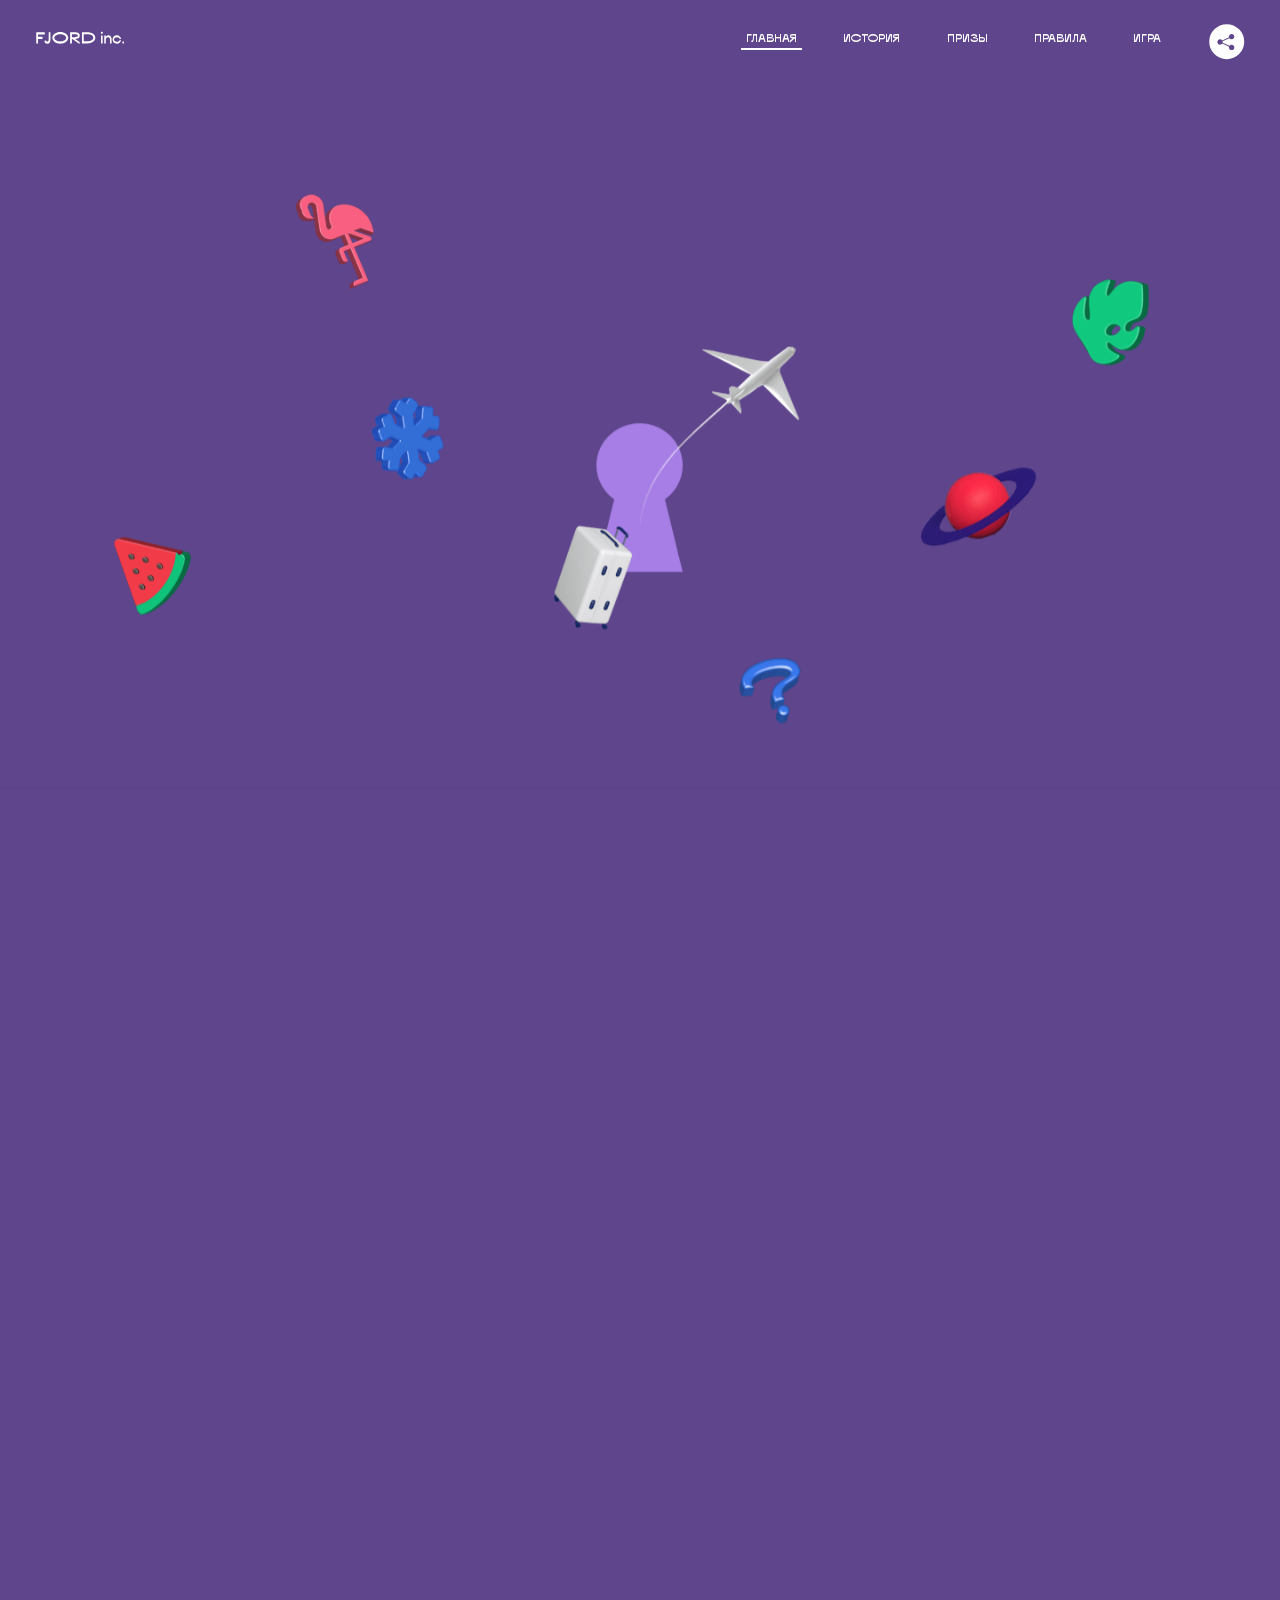
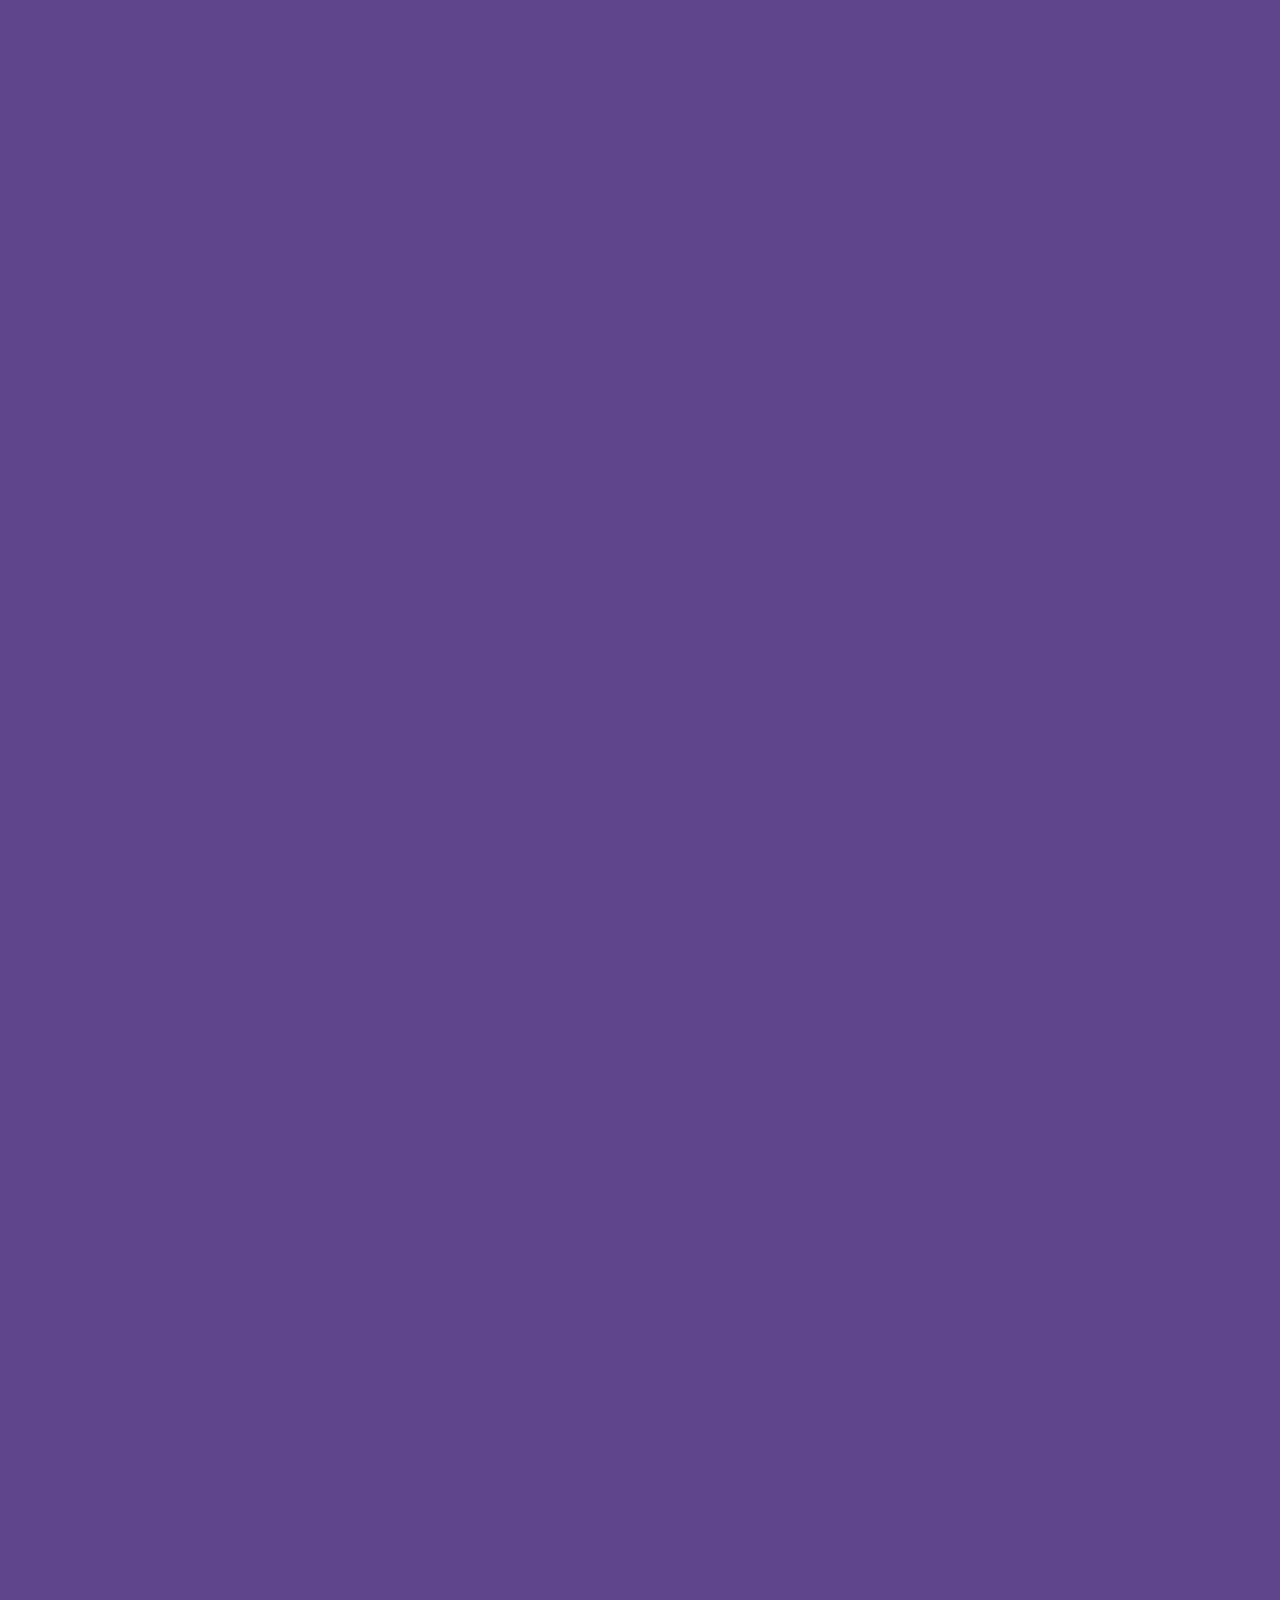
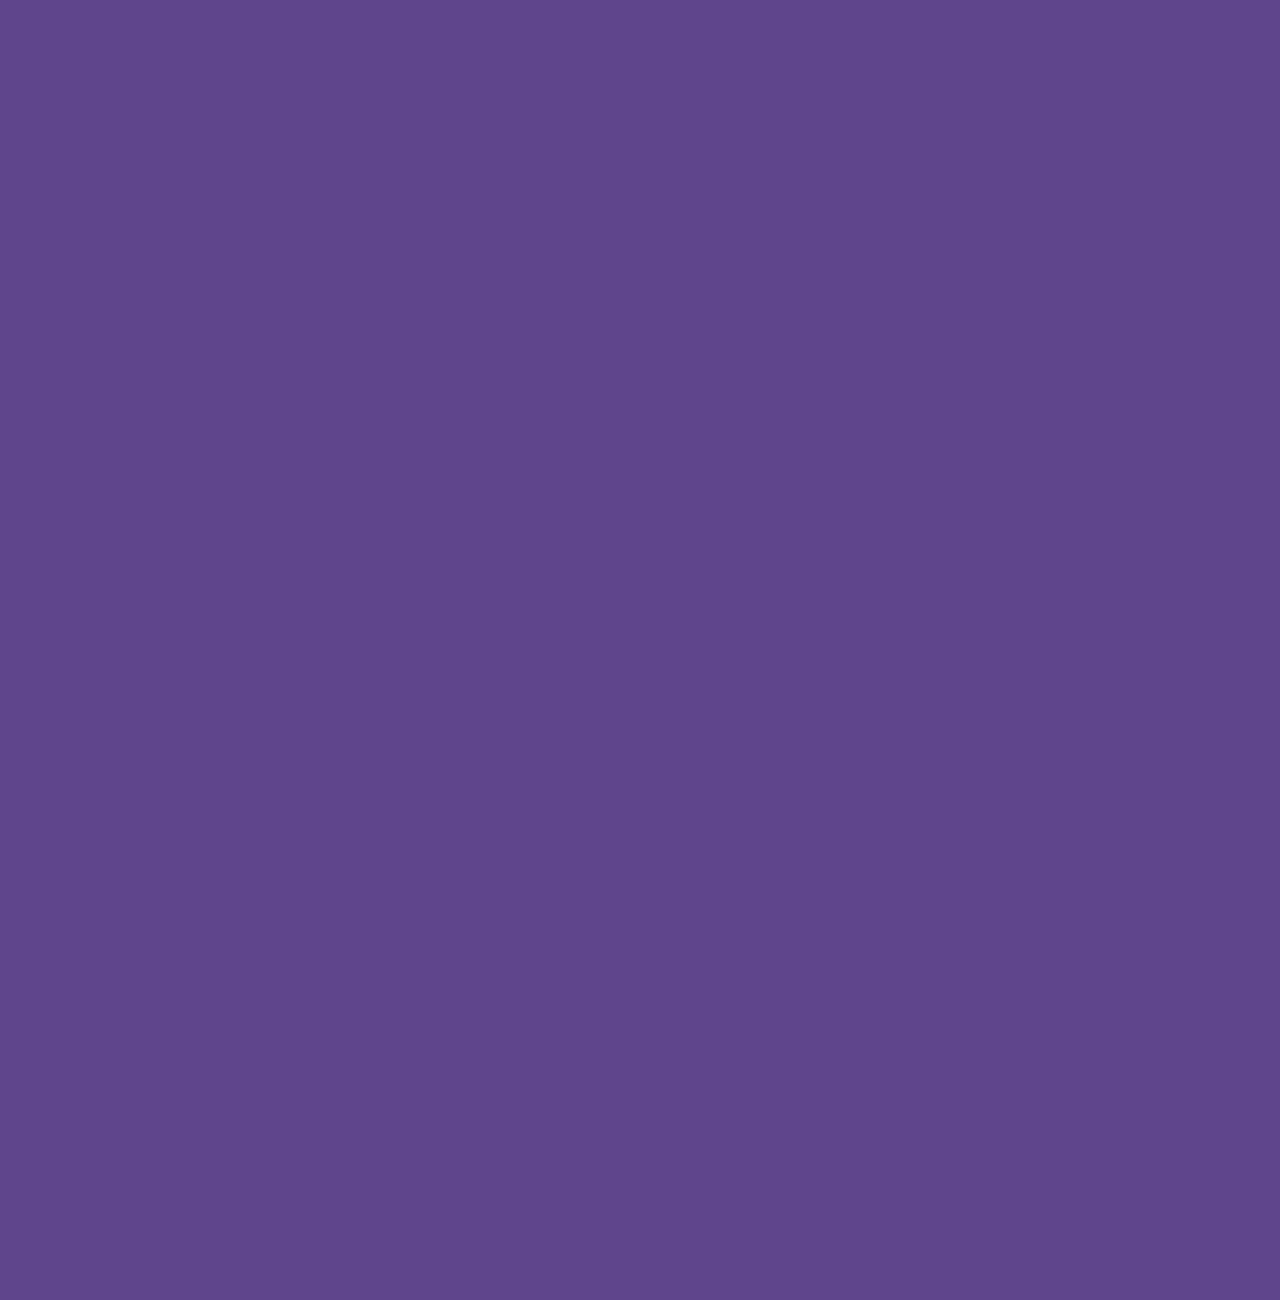
==== 1/index.html @ e56ed4ec ":heavy_check_mark: Сборка #1" ====
<!DOCTYPE html>
<html lang="ru">
<head>
  <meta charset="UTF-8">
  <meta name="description" content="">
  <meta name="viewport" content="width=device-width, initial-scale=1.0">
  <meta http-equiv="X-UA-Compatible" content="ie=edge">
  <title>Mysterious Vacation</title>
  <link rel="stylesheet" href="css/style.min.css">
<link href="/css/style.min.css" rel="stylesheet">  <base href="https://htmlacademy-animation.github.io/425685-magic-vacation-1/1/">
</head>
<body>

  <header class="page-header js-header">
    <div class="page-header__wrapper">
      <a href="#" class="page-header__logo" aria-label="Перейти на страницу FJORD.Inc">
        <svg width="100" height="15" viewBox="0 0 100 15" fill="none" xmlns="http://www.w3.org/2000/svg">
          <path d="M0.26 1.4V14H2.276V8.906H7.334V6.44H2.276V3.848H9.872V1.4H0.26ZM12.733 14.36C15.127 14.36 16.243 12.65 16.243 9.5V1.4H14.263V8.96C14.263 11.21 13.723 11.876 12.733 11.876C11.833 11.876 11.473 11.3 11.347 10.58L9.36702 10.94C9.63702 13.046 10.663 14.36 12.733 14.36ZM18.3918 7.7C18.3918 11.372 22.3878 14.36 27.3198 14.36C32.2518 14.36 36.2478 11.372 36.2478 7.7C36.2478 4.028 32.2518 1.04 27.3198 1.04C22.3878 1.04 18.3918 4.028 18.3918 7.7ZM20.6058 7.7C20.6058 5.378 23.6118 3.524 27.3198 3.524C30.9918 3.524 33.9798 5.378 33.9798 7.7C33.9798 10.004 30.9918 11.858 27.3198 11.858C23.6118 11.858 20.6058 10.004 20.6058 7.7ZM40.403 14V8.906H40.799L49.079 14.702V12.38L44.039 8.906H44.201C47.999 8.906 49.277 7.304 49.277 5.162C49.277 3.092 47.999 1.4 44.201 1.4H38.387V14H40.403ZM43.535 3.722C45.785 3.722 47.045 4.136 47.045 5.432C47.045 6.764 45.785 7.034 43.535 7.034H40.403V3.722H43.535ZM51.6936 1.382V14H57.8676C62.7456 14 66.7236 11.534 66.7236 7.7C66.7236 3.848 62.7456 1.382 57.8676 1.382H51.6936ZM53.7096 11.624V3.722H57.5436C61.5396 3.722 64.4916 5.018 64.4916 7.7C64.4916 10.238 61.5396 11.624 57.5436 11.624H53.7096ZM73.1832 14.018H74.9832V5H73.1832V14.018ZM72.9132 1.976C72.9132 2.57 73.3992 3.092 74.0832 3.092C74.7492 3.092 75.2352 2.57 75.2352 1.976C75.2352 1.382 74.7672 0.805999 74.0832 0.805999C73.3812 0.805999 72.9132 1.382 72.9132 1.976ZM76.7867 14H78.5687V9.104C78.7487 8.006 79.5947 6.962 81.0887 6.962C82.1147 6.962 83.2667 7.448 83.2667 9.554V14H85.0487V9.014C85.0487 6.152 83.2307 4.73 81.3587 4.73C79.9187 4.73 79.0727 5.558 78.5687 6.854V5H76.7867V14ZM90.9898 14.27C93.5098 14.27 95.3818 12.506 95.7238 10.328H94.0498C93.7258 11.3 92.6998 12.02 90.9898 12.02C88.8478 12.02 87.7678 10.922 87.7678 9.59C87.7678 8.24 88.8478 6.962 90.9898 6.962C92.7538 6.962 93.7978 7.844 94.0858 8.924H95.7418C95.4358 6.71 93.6178 4.73 90.9898 4.73C88.0918 4.73 86.1298 7.124 86.1298 9.59C86.1298 12.074 88.1278 14.27 90.9898 14.27ZM97.0693 12.938C97.0693 13.658 97.5553 14.144 98.2753 14.144C98.9953 14.144 99.4813 13.658 99.4813 12.938C99.4813 12.2 98.9953 11.714 98.2753 11.714C97.5553 11.714 97.0693 12.2 97.0693 12.938Z" fill="currentColor"></path>
        </svg>
      </a>
      <button class="page-header__toggler js-menu-toggler" type="button" aria-label="Управление мобильным меню"><span>Меню</span></button>
      <nav class="page-header__nav">
        <div class="page-header__menu js-menu" id="menu">
          <ul>
            <li>
              <a class="js-menu-link active" href="#top" data-href="top">главная</a>
            </li>
            <li>
              <a class="js-menu-link" href="#story" data-href="story">история</a>
            </li>
            <li>
              <a class="js-menu-link" href="#prizes" data-href="prizes">призы</a>
            </li>
            <li>
              <a class="js-menu-link" href="#rules" data-href="rules">правила</a>
            </li>
            <li>
              <a class="js-menu-link" href="#game" data-href="game">игра</a>
            </li>
          </ul>
        </div>
        <div class="page-header__social">
          <div class="social-block js-social-block">
            <button class="social-block__toggler" aria-label="Управлять блоком с социальными кнопками">
              <svg width="26" height="22" viewBox="0 0 27 22" fill="none" xmlns="http://www.w3.org/2000/svg">
                <path d="M19.6721 7.43664C21.6273 7.43664 23.213 5.85095 23.213 3.89566C23.213 1.94037 21.6273 0.354675 19.6721 0.354675C17.7168 0.354675 16.1311 1.94037 16.1311 3.89566C16.1311 4.19968 16.1728 4.49178 16.2458 4.77345L7.21751 8.95527C6.57519 8.05214 5.52303 7.46049 4.33078 7.46049C2.37549 7.46049 0.789795 9.04618 0.789795 11.0015C0.789795 12.9568 2.37549 14.5425 4.33078 14.5425C5.52303 14.5425 6.57668 13.9508 7.21751 13.0477L16.2458 17.2295C16.1743 17.5112 16.1311 17.8033 16.1311 18.1073C16.1311 20.0626 17.7168 21.6483 19.6721 21.6483C21.6273 21.6483 23.213 20.0626 23.213 18.1073C23.213 16.152 21.6273 14.5663 19.6721 14.5663C18.4798 14.5663 17.4262 15.158 16.7853 16.0611L7.75701 11.8793C7.82854 11.5976 7.87176 11.3055 7.87176 11.0015C7.87176 10.6974 7.83003 10.4053 7.75701 10.1237L16.7853 5.94186C17.4262 6.84499 18.4783 7.43664 19.6721 7.43664Z" fill="currentColor"></path>
              </svg>
            </button>
            <ul class="social-block__list">
              <li>
                <a class="social-block__link social-block__link--fb" href="#" aria-label="Мы на Facebook">
                  <svg width="8" height="17" viewBox="0 0 8 17" fill="none" xmlns="http://www.w3.org/2000/svg">
                    <path d="M4.24646 16.9899H1.09275L1.05793 8.49828H0V5.30707H1.05793V3.81124C1.05793 1.42084 2.57654 0 5.21735 0H7.41758V3.18585H5.30841C4.28262 3.18585 4.2478 3.48582 4.2478 4.24914V5.30707H7.42964L7.16716 8.49828H4.2478V16.9899H4.24646Z" fill="currentColor"></path>
                  </svg>
                </a>
              </li>
              <li>
                <a class="social-block__link social-block__link--insta" href="#" aria-label="Мы в Instagram">
                  <svg width="15" height="15" viewBox="0 0 15 15" fill="none" xmlns="http://www.w3.org/2000/svg">
                    <path d="M11.0197 0H4.19806C2.14246 0 0.471191 1.66993 0.471191 3.72285V10.5499C0.471191 12.6082 2.14112 14.2727 4.19806 14.2727H11.0197C13.0753 14.2727 14.7466 12.6082 14.7466 10.5499V3.72285C14.7466 1.67127 13.0753 0 11.0197 0ZM11.0197 12.4849H4.19806C3.13076 12.4849 2.26432 11.6158 2.26432 10.5512V3.72419C2.26432 2.65956 3.13076 1.79715 4.19806 1.79715H11.0197C12.087 1.79715 12.9535 2.6609 12.9535 3.72419V10.5512C12.9535 11.6145 12.087 12.4849 11.0197 12.4849Z" fill="currentColor"></path>
                    <path d="M7.60887 3.11084C5.38989 3.11084 3.58203 4.9187 3.58203 7.14036C3.58203 9.35532 5.38989 11.1645 7.60887 11.1645C9.83053 11.1645 11.6357 9.35666 11.6357 7.14036C11.6357 4.9187 9.83053 3.11084 7.60887 3.11084ZM7.60887 9.36871C6.37551 9.36871 5.37784 8.37372 5.37784 7.14036C5.37784 5.90699 6.37551 4.90665 7.60887 4.90665C8.83822 4.90665 9.84259 5.90833 9.84259 7.14036C9.84392 8.37238 8.83822 9.36871 7.60887 9.36871Z" fill="currentColor"></path>
                    <path d="M11.3573 2.35962C10.8256 2.35962 10.3931 2.79752 10.3931 3.32381C10.3931 3.85546 10.8256 4.29336 11.3573 4.29336C11.8862 4.29336 12.3215 3.85546 12.3215 3.32381C12.3215 2.79752 11.8862 2.35962 11.3573 2.35962Z" fill="currentColor"></path>
                  </svg>
                </a>
              </li>
              <li>
                <a class="social-block__link social-block__link--vk" href="#" aria-label="Мы ВКонтакте">
                  <svg width="17" height="10" viewBox="0 0 17 10" fill="none" xmlns="http://www.w3.org/2000/svg">
                    <path d="M14.1234 4.9002C14.1234 4.9002 16.3623 1.72708 16.5866 0.680242C16.6595 0.312285 16.4947 0.103188 16.1069 0.103188C16.1069 0.103188 14.8193 0.103188 14.168 0.103188C13.7235 0.103188 13.5587 0.293278 13.4235 0.579768C13.4235 0.579768 12.3724 2.82553 11.0969 4.24712C10.6861 4.70333 10.4781 4.84318 10.2511 4.84318C10.0646 4.84318 9.98625 4.6911 9.98625 4.27834V0.649016C9.98625 0.147997 9.92545 0.00135496 9.5066 0.00135496H6.39628C6.15578 0.00135496 6.0085 0.134417 6.0085 0.324506C6.0085 0.801084 6.73406 0.908351 6.73406 2.20231V4.87305C6.73406 5.40529 6.70569 5.61575 6.45303 5.61575C5.78016 5.61575 4.19528 3.30618 3.30623 0.678887C3.12923 0.145282 2.93737 0 2.43475 0H0.486409C0.205373 0 0 0.190085 0 0.476576C0 0.991172 0.60666 3.40801 2.99277 6.64358C4.59927 8.8201 6.70569 10 8.60269 10C9.76196 10 10.0416 9.80312 10.0416 9.31432V7.63883C10.0416 7.22607 10.2065 7.04956 10.4429 7.04956C10.7078 7.04956 11.1847 7.13238 12.2805 8.22268C13.5843 9.47862 13.6762 10 14.3896 10H16.5676C16.7919 10 17 9.89273 17 9.52342C17 9.02919 16.3623 8.15343 15.384 7.10659C14.9801 6.56755 14.3302 5.98914 14.1248 5.72301C13.8275 5.40801 13.9154 5.23014 14.1234 4.9002Z" fill="currentColor"></path>
                  </svg>
                </a>
              </li>
            </ul>
          </div>
        </div>
      </nav>
    </div>
  </header>

  <main class="page-content">

    <section class="animation-screen"></section>

    <section class="screen screen--hidden screen--intro js-scrollspy" id="top">
      <div class="screen__wrapper">
        <div class="intro">
          <h1 class="intro__title">Таинственный отпуск</h1>
          <div class="intro__content">
            <div class="intro__info">
              <p class="intro__label">Даты проведения конкурса:</p>
              <p class="intro__date">01 — 31.05 / 2020</p>
            </div>
            <div class="intro__message">
              <p>
                Отгадай первым место назначения и&nbsp;отправься в&nbsp;путешествие в&nbsp;любое время или получи один из многочисленных призов
                <svg width="16" height="16" viewBox="0 0 10 10" fill="none" xmlns="http://www.w3.org/2000/svg">
                  <path d="M0 6.35337L3.90271 4.99012L0 3.64663L1.34615 1.32374L4.44287 4.01073L3.67364 0H6.34615L5.57692 4.01073L8.65385 1.32374L10 3.64663L6.13405 4.99012L10 6.35337L8.65385 8.65651L5.57692 5.98927L6.34615 10H3.67364L4.44287 5.96952L1.34615 8.65651L0 6.35337Z" fill="currentColor"></path>
                </svg>
              </p>
            </div>
          </div>
        </div>
      </div>
      <div class="screen__footer js-footer">
        <button class="screen__footer-enlarge js-footer-toggler" type="button" aria-label="Показать сообщение">
          <svg width="10" height="10" viewBox="0 0 10 10" fill="none" xmlns="http://www.w3.org/2000/svg">
            <path d="M0 6.35337L3.90271 4.99012L0 3.64663L1.34615 1.32374L4.44287 4.01073L3.67364 0H6.34615L5.57692 4.01073L8.65385 1.32374L10 3.64663L6.13405 4.99012L10 6.35337L8.65385 8.65651L5.57692 5.98927L6.34615 10H3.67364L4.44287 5.96952L1.34615 8.65651L0 6.35337Z" fill="currentColor"></path>
          </svg>
        </button>
        <button class="screen__footer-collapse js-footer-toggler" type="button" aria-label="Скрыть сообщение">
          <svg width="13" height="13" viewBox="0 0 13 13" fill="none" xmlns="http://www.w3.org/2000/svg">
            <line x1="12.3536" y1="0.353553" x2="0.738349" y2="11.9688" stroke="currentColor"></line>
            <line x1="0.738319" y1="0.539925" x2="12.3535" y2="12.1551" stroke="currentColor"></line>
          </svg>
        </button>
        <div class="screen__footer-wrapper">
          <div class="screen__footer-announce">
            <p class="screen__footer-label">Даты проведения конкурса:</p>
            <p class="screen__footer-date">01 — 31.05 / 2020</p>
          </div>
          <div class="screen__footer-note">
            <p>
              <svg width="10" height="10" viewBox="0 0 10 10" fill="none" xmlns="http://www.w3.org/2000/svg">
                <path d="M0 6.35337L3.90271 4.99012L0 3.64663L1.34615 1.32374L4.44287 4.01073L3.67364 0H6.34615L5.57692 4.01073L8.65385 1.32374L10 3.64663L6.13405 4.99012L10 6.35337L8.65385 8.65651L5.57692 5.98927L6.34615 10H3.67364L4.44287 5.96952L1.34615 8.65651L0 6.35337Z" fill="currentColor"></path>
              </svg>
              <span>Победители могут выбрать любые 14 дней подряд в&nbsp;течение двух лет с&nbsp;даты окончания конкурса. Победители могут воспользоваться путевкой сами или подарить другому лицу.</span>
            </p>
          </div>
        </div>
      </div>
    </section>

    <section class="screen screen--hidden screen--story js-scrollspy" id="story">

      <div class="slider swiper-container js-slider">

        <div class="swiper-wrapper">

          <div class="slider__item swiper-slide">
            <h2 class="slider__item-title">История</h2>
            <p class="slider__item-text">Джеймс Таргет был основателем компании &laquo;Fjord Inc.&raquo;. С&nbsp;1965 года &laquo;Fjord Inc.&raquo; прославилась надёжными и&nbsp;удобными чемоданами и&nbsp;аксессуарами для туристов.</p>
          </div>

          <div class="slider__item swiper-slide">
            <p class="slider__item-text">Когда Джеймсу было 7&nbsp;лет, в&nbsp;их&nbsp;доме гостил дядюшка и&nbsp;развлекал детей рассказами о&nbsp;своей поездке в&nbsp;место, показавшееся малышу Таргету невероятным. Тогда Джеймс решил, что однажды посетит его, но&nbsp;не&nbsp;будет рассказывать о&nbsp;мечте, пока не&nbsp;осуществит.</p>
          </div>

          <div class="slider__item swiper-slide">
            <p class="slider__item-text">Джеймс Таргет стал увлеченным путешественником. Он&nbsp;посетил 5&nbsp;континентов, 126&nbsp;стран.</p>
          </div>

          <div class="slider__item swiper-slide">
            <p class="slider__item-text">Он&nbsp;сплавлялся по&nbsp;Амазонке и&nbsp;погружался в&nbsp;пещеры Франции, медитировал в&nbsp;горах Тибета и&nbsp;пожимал руку вождя племени Акугауа.</p>
          </div>

          <div class="slider__item swiper-slide">
            <p class="slider__item-text">Из&nbsp;своих поездок Джеймс Таргет привозил идеи, как сделать свои чемоданы &laquo;Fjord Inc.&raquo; удобными и&nbsp;приспособленными к&nbsp;разным дорожным условиям.</p>
          </div>

          <div class="slider__item swiper-slide">
            <p class="slider__item-text">Всё это время Джеймс не&nbsp;оставлял идею поездки своей мечты. Однако, как только он&nbsp;брался за&nbsp;планирование, возникали препятствия, не&nbsp;позволяющие отправиться туда.</p>
          </div>

          <div class="slider__item swiper-slide">
            <p class="slider__item-text">В&nbsp;возрасте 67&nbsp;лет Джеймс Таргет попал под лавину и&nbsp;погиб. В&nbsp;своём завещании он&nbsp;поручил отправить в&nbsp;заветное путешествие трёх смельчаков, единых с&nbsp;ним духом.</p>
          </div>

          <div class="slider__item swiper-slide">
            <p class="slider__item-text">Тех, кто сможет узнать таинственное место, задавая вопросы специально обученному ИИ&nbsp;&laquo;Соне&raquo;, ждет фантастическое путешествие.</p>
          </div>
        </div>
        <div class="slider__controls">
          <button class="slider__control slider__control--prev js-control-prev" type="button" aria-label="Показать предыдущую историю">
            <svg width="12" height="22" viewBox="0 0 12 22" fill="none" xmlns="http://www.w3.org/2000/svg">
              <path d="M11 1L1 11L11 21" stroke="currentColor" stroke-width="2" stroke-linejoin="round"></path>
            </svg>
          </button>
          <button class="slider__control slider__control--next js-control-next" type="button" aria-label="Показать следующую историю">
            <svg width="12" height="22" viewBox="0 0 12 22" fill="none" xmlns="http://www.w3.org/2000/svg">
              <path d="M1 1L11 11L1 21" stroke="currentColor" stroke-width="2" stroke-linejoin="round"></path>
            </svg>
          </button>
        </div>
        <div class="slider__pagination swiper-pagination"></div>
      </div>
    </section>

    <section class="screen screen--hidden screen--prizes js-scrollspy" id="prizes">
      <div class="screen__wrapper">
        <div class="prizes">
          <h2 class="prizes__title">ПРизы</h2>
          <div class="prizes__lead">
            <p>Найди ответ и&nbsp;получи один из&nbsp;призов:</p>
          </div>
          <ul class="prizes__list">
            <li class="prizes__item prizes__item--journeys">
              <div class="prizes__icon">
                <picture>
                  <source srcset="img/prize1-mob.svg" media="(orientation: portrait)">
                  <img src="img/prize1.svg" alt="">
                </picture>
              </div>
              <p class="prizes__desc">
                <b>3</b>
                <span>загадочных путешествия</span>
              </p>
            </li>
            <li class="prizes__item prizes__item--cases">
              <div class="prizes__icon">
                <picture>
                  <source srcset="img/prize2-mob.svg" media="(orientation: portrait)">
                  <img src="img/prize2.svg" alt="">
                </picture>
              </div>
              <p class="prizes__desc">
                <b>7</b>
                <span>надежных чемоданов</span>
              </p>
            </li>
            <li class="prizes__item prizes__item--codes">
              <div class="prizes__icon">
                <picture>
                  <source srcset="img/prize3-mob.svg" media="(orientation: portrait)">
                  <img src="img/prize3.svg" alt="">
                </picture>
              </div>
              <p class="prizes__desc">
                <b>900</b>
                <span>
                  промокодов на&nbsp;скидку 15%
                  <svg width="10" height="10" viewBox="0 0 10 10" fill="none" xmlns="http://www.w3.org/2000/svg">
                    <path d="M0 6.35337L3.90271 4.99012L0 3.64663L1.34615 1.32374L4.44287 4.01073L3.67364 0H6.34615L5.57692 4.01073L8.65385 1.32374L10 3.64663L6.13405 4.99012L10 6.35337L8.65385 8.65651L5.57692 5.98927L6.34615 10H3.67364L4.44287 5.96952L1.34615 8.65651L0 6.35337Z" fill="currentColor"></path>
                  </svg>
                </span>
              </p>
            </li>
          </ul>
        </div>
      </div>
      <div class="screen__footer js-footer">
        <button class="screen__footer-enlarge js-footer-toggler" type="button" aria-label="Показать сообщение">
          <svg width="10" height="10" viewBox="0 0 10 10" fill="none" xmlns="http://www.w3.org/2000/svg">
            <path d="M0 6.35337L3.90271 4.99012L0 3.64663L1.34615 1.32374L4.44287 4.01073L3.67364 0H6.34615L5.57692 4.01073L8.65385 1.32374L10 3.64663L6.13405 4.99012L10 6.35337L8.65385 8.65651L5.57692 5.98927L6.34615 10H3.67364L4.44287 5.96952L1.34615 8.65651L0 6.35337Z" fill="currentColor"></path>
          </svg>
        </button>
        <button class="screen__footer-collapse js-footer-toggler" type="button" aria-label="Скрыть сообщение">
          <svg width="13" height="13" viewBox="0 0 13 13" fill="none" xmlns="http://www.w3.org/2000/svg">
            <line x1="12.3536" y1="0.353553" x2="0.738349" y2="11.9688" stroke="currentColor"></line>
            <line x1="0.738319" y1="0.539925" x2="12.3535" y2="12.1551" stroke="currentColor"></line>
          </svg>
        </button>
        <div class="screen__footer-wrapper">
          <div class="screen__footer-announce">
            <p class="screen__footer-label">Даты проведения конкурса:</p>
            <p class="screen__footer-date">01 — 31.05 / 2020</p>
          </div>
          <div class="screen__footer-note">
            <p>
              <svg width="10" height="10" viewBox="0 0 10 10" fill="none" xmlns="http://www.w3.org/2000/svg">
                <path d="M0 6.35337L3.90271 4.99012L0 3.64663L1.34615 1.32374L4.44287 4.01073L3.67364 0H6.34615L5.57692 4.01073L8.65385 1.32374L10 3.64663L6.13405 4.99012L10 6.35337L8.65385 8.65651L5.57692 5.98927L6.34615 10H3.67364L4.44287 5.96952L1.34615 8.65651L0 6.35337Z" fill="currentColor"></path>
              </svg>
              <span>Скидка&nbsp;15% на&nbsp;единоразовое приобретение путёвки с&nbsp;1&nbsp;июня 2020 по&nbsp;31&nbsp;мая 2022&nbsp;года. Суммируется с&nbsp;другими акциями</span>
            </p>
          </div>
        </div>
      </div>
    </section>

    <section class="screen screen--hidden screen--rules js-scrollspy" id="rules">
      <div class="screen__wrapper">
        <div class="rules">
          <h2 class="rules__title">Правила</h2>
          <div class="rules__lead">
            <p>Для того чтобы получить наследство Джеймса Таргета, тебе нужно выведать у&nbsp;&laquo;Сони&raquo;, куда предстоит отправиться тебе в&nbsp;случае победы</p>
          </div>
          <ol class="rules__list">
            <li class="rules__item">
              <p>Тебе отводится <br>5&nbsp;минут</p>
            </li>
            <li class="rules__item">
              <p>Задавай любые вопросы в&nbsp;текстовом поле</p>
            </li>
            <li class="rules__item">
              <p>Нажимай кнопку &laquo;Узнать&raquo;, чтобы получить ответ</p>
            </li>
            <li class="rules__item">
              <p>&laquo;Соня&raquo; может отвечать только&nbsp;Да или Нет</p>
            </li>
          </ol>
          <a href="#game" class="rules__link btn">Погнали!</a>
        </div>
      </div>
      <div class="screen__disclaimer">
        <div class="disclaimer">
          <ul>
            <li>
              <a href="#">Правовая информация</a>
            </li>
            <li>
              <a href="#">Подробные правила</a>
            </li>
          </ul>
        </div>
      </div>
    </section>

    <section class="screen screen--hidden screen--game js-scrollspy" id="game">
      <div class="screen__wrapper">
        <div class="game">
          <div class="game__header">
            <h2 class="game__title">Игра</h2>
            <div class="game__counter">
              <span>05</span>:<span>00</span>
            </div>
          </div>
          <div class="game__body">
            <div class="chat">
              <div class="chat__body js-chat">
                <ul class="chat__list" id="messages"></ul>
              </div>
              <div class="chat__footer">
                <form action="#" method="post" class="form" id="message-form">
                  <label for="message-field" class="visually-hidden">Поле для ввода вопроса</label>
                  <input type="text" class="form__field" id="message-field">
                  <button class="form__button btn">
                    Узнать
                    <svg width="18" height="19" viewBox="0 0 18 19" fill="none" xmlns="http://www.w3.org/2000/svg">
                      <path stroke="currentColor" stroke-width="2" d="M9 19V1"></path>
                      <path d="M1 9l8-8 8 8" stroke="currentColor" stroke-width="2" stroke-linejoin="round"></path>
                    </svg>
                  </button>
                </form>
              </div>
            </div>
          </div>
          <!-- временные кнопки для показа результата -->
          <div class="game__buttons">
            <button class="game__button btn js-show-result" type="button" data-target="result">Положительный результат</button>
            <button class="game__button btn js-show-result" type="button" data-target="result2">Положительный результат - 2</button>
            <button class="game__button btn js-show-result" type="button" data-target="result3">Отрицательный результат</button>
          </div>
        </div>
      </div>
    </section>

    <section class="screen screen--hidden screen--result" id="result">
      <div class="screen__wrapper">
        <div class="result result--trip">
          <div class="result__image">
            <picture>
              <source srcset="img/result1-mob.png 1x, img/result1-mob@2x.png 2x" media="(max-width: 768px) and (orientation: portrait)">
              <img src="img/result1.png" srcset="img/result1@2x.png 2x" alt="">
            </picture>
          </div>
          <h2 class="result__title">
            <span class="visually-hidden">ПОбеда!</span>
            <svg xmlns="http://www.w3.org/2000/svg" viewBox="0 0 568.85 109.24">
              <path d="M16,24.44V92H2.6V8H75V92H61.52V24.44H16Z" transform="translate(-2.1 -1.5)" fill="none" stroke="currentColor"></path>
              <path d="M148.76,5.6c32.88,0,59.52,19.92,59.52,44.4s-26.64,44.4-59.52,44.4S89.24,74.48,89.24,50,115.88,5.6,148.76,5.6Zm0,72.12c24.48,0,44.4-12.36,44.4-27.72s-19.92-27.84-44.4-27.84C124,22.16,104,34.52,104,50S124,77.72,148.76,77.72Z" transform="translate(-2.1 -1.5)" fill="none" stroke="currentColor"></path>
              <path d="M287.36,8V24.44H236v14.4h25.32c25.44,0,34,11.16,34,26.52,0,15.6-8.52,26.64-34,26.64H222.56V8h64.8ZM256.88,76.52c15.12,0,23.52-2,23.52-11.52S272,54.44,256.88,54.44H236V76.52h20.88Z" transform="translate(-2.1 -1.5)" fill="none" stroke="currentColor"></path>
              <path d="M371.47,8V24.44H320.84V41.6h33.6V58h-33.6V75.56h50.64V92H307.4V8h64.08Z" transform="translate(-2.1 -1.5)" fill="none" stroke="currentColor"></path>
              <path d="M382.39,110.24V75.56h7.44c4.56-4.68,7.8-18.36,8.76-56L399,8h48.6V75.56h10v34.68H442.87V92H397v18.24H382.39Zm51.72-34.68V24.44H411.55v3.12c-0.48,22.44-3.24,37.68-7.2,48h29.76Z" transform="translate(-2.1 -1.5)" fill="none" stroke="currentColor"></path>
              <path d="M463.75,92l28-84h27.12l28.08,84H533.47l-7.8-23.52h-37.8L480.07,92H463.75Zm56.64-40L507,11.84,493.51,52h26.88Z" transform="translate(-2.1 -1.5)" fill="none" stroke="currentColor"></path>
              <path d="M554.12,70.4L555.55,2H569l1.44,68.4H554.12Zm8.28,6.36c4.8,0,8,3.24,8,8.16a8,8,0,1,1-16.08,0C554.35,80,557.59,76.76,562.39,76.76Z" transform="translate(-2.1 -1.5)" fill="none" stroke="currentColor"></path>
            </svg>
          </h2>
          <div class="result__text">
            <p>ты&nbsp;отправляешься в&nbsp;Арктику!</p>
          </div>
          <div class="result__form">
            <form action="#" method="post" class="form form--result">
              <label for="email-field" class="form__label">зарегистрируй результат</label>
              <input type="email" class="form__field" id="email-field" placeholder="e-mail для регистации результата и получения приза" required="">
              <button class="form__button btn">
                отправить
                <svg width="18" height="19" viewBox="0 0 18 19" fill="none" xmlns="http://www.w3.org/2000/svg">
                  <path stroke="currentColor" stroke-width="2" d="M9 19V1"></path>
                  <path d="M1 9l8-8 8 8" stroke="currentColor" stroke-width="2" stroke-linejoin="round"></path>
                </svg>
              </button>
            </form>
          </div>
        </div>
      </div>
    </section>

    <section class="screen screen--hidden screen--result" id="result2">
      <div class="screen__wrapper">
        <div class="result result--prize">
          <div class="result__image">
            <picture>
              <source srcset="img/result2-mob.png 1x, img/result2-mob@2x.png 2x" media="(max-width: 768px) and (orientation: portrait)">
              <img src="img/result2.png" srcset="img/result2@2x.png 2x" alt="">
            </picture>
          </div>
          <h2 class="result__title">
            <span class="visually-hidden">ПОбеда!</span>
            <svg xmlns="http://www.w3.org/2000/svg" viewBox="0 0 568.85 109.24">
              <path d="M16,24.44V92H2.6V8H75V92H61.52V24.44H16Z" transform="translate(-2.1 -1.5)" fill="none" stroke="currentColor"></path>
              <path d="M148.76,5.6c32.88,0,59.52,19.92,59.52,44.4s-26.64,44.4-59.52,44.4S89.24,74.48,89.24,50,115.88,5.6,148.76,5.6Zm0,72.12c24.48,0,44.4-12.36,44.4-27.72s-19.92-27.84-44.4-27.84C124,22.16,104,34.52,104,50S124,77.72,148.76,77.72Z" transform="translate(-2.1 -1.5)" fill="none" stroke="currentColor"></path>
              <path d="M287.36,8V24.44H236v14.4h25.32c25.44,0,34,11.16,34,26.52,0,15.6-8.52,26.64-34,26.64H222.56V8h64.8ZM256.88,76.52c15.12,0,23.52-2,23.52-11.52S272,54.44,256.88,54.44H236V76.52h20.88Z" transform="translate(-2.1 -1.5)" fill="none" stroke="currentColor"></path>
              <path d="M371.47,8V24.44H320.84V41.6h33.6V58h-33.6V75.56h50.64V92H307.4V8h64.08Z" transform="translate(-2.1 -1.5)" fill="none" stroke="currentColor"></path>
              <path d="M382.39,110.24V75.56h7.44c4.56-4.68,7.8-18.36,8.76-56L399,8h48.6V75.56h10v34.68H442.87V92H397v18.24H382.39Zm51.72-34.68V24.44H411.55v3.12c-0.48,22.44-3.24,37.68-7.2,48h29.76Z" transform="translate(-2.1 -1.5)" fill="none" stroke="currentColor"></path>
              <path d="M463.75,92l28-84h27.12l28.08,84H533.47l-7.8-23.52h-37.8L480.07,92H463.75Zm56.64-40L507,11.84,493.51,52h26.88Z" transform="translate(-2.1 -1.5)" fill="none" stroke="currentColor"></path>
              <path d="M554.12,70.4L555.55,2H569l1.44,68.4H554.12Zm8.28,6.36c4.8,0,8,3.24,8,8.16a8,8,0,1,1-16.08,0C554.35,80,557.59,76.76,562.39,76.76Z" transform="translate(-2.1 -1.5)" fill="none" stroke="currentColor"></path>
            </svg>
          </h2>
          <div class="result__text">
            <p>чемодан &laquo;Fjord&nbsp;Inc.&raquo;&nbsp;твой</p>
          </div>
          <div class="result__form">
            <form action="#" method="post" class="form form--result">
              <label for="email-field2" class="form__label">зарегистрируй результат</label>
              <input type="email" class="form__field" id="email-field2" placeholder="e-mail для регистации результата и получения приза" required="">
              <button class="form__button btn">
                отправить
                <svg width="18" height="19" viewBox="0 0 18 19" fill="none" xmlns="http://www.w3.org/2000/svg">
                  <path stroke="currentColor" stroke-width="2" d="M9 19V1"></path>
                  <path d="M1 9l8-8 8 8" stroke="currentColor" stroke-width="2" stroke-linejoin="round"></path>
                </svg>
              </button>
            </form>
          </div>
        </div>
      </div>
    </section>

    <section class="screen screen--hidden screen--result" id="result3">
      <div class="screen__wrapper">
        <div class="result result--negative">
          <div class="result__image">
            <picture>
              <source srcset="img/result3-mob.png 1x, img/result3-mob@2x.png 2x" media="(max-width: 768px) and (orientation: portrait)">
              <img src="img/result3.png" srcset="img/result3@2x.png 2x" alt="">
            </picture>
          </div>
          <h2 class="result__title">
            <span class="visually-hidden">Не угадал!</span>
            <svg xmlns="http://www.w3.org/2000/svg" viewBox="0 0 660.77 109.24">
              <path d="M2.66,92V8H16.1V42.2H53.3V8H66.74V92H53.3V58.64H16.1V92H2.66Z" transform="translate(-2.16 -1.5)" fill="none" stroke="currentColor"></path>
              <path d="M147.62,8V24.44H97V41.6h33.6V58H97V75.56h50.64V92H83.54V8h64.08Z" transform="translate(-2.16 -1.5)" fill="none" stroke="currentColor"></path>
              <path d="M199.22,8l20.52,42.36L235.34,8h16.44l-31,84H204.38l9.48-25.92L185.78,8h13.44Z" transform="translate(-2.16 -1.5)" fill="none" stroke="currentColor"></path>
              <path d="M273.74,24.44V92H260.3V8h50.16V24.44H273.74Z" transform="translate(-2.16 -1.5)" fill="none" stroke="currentColor"></path>
              <path d="M307.1,92l28-84h27.12l28.08,84H376.82L369,68.48h-37.8L323.42,92H307.1Zm56.64-40L350.3,11.84,336.86,52h26.88Z" transform="translate(-2.16 -1.5)" fill="none" stroke="currentColor"></path>
              <path d="M396.38,110.24V75.56h7.44c4.56-4.68,7.8-18.36,8.76-56L412.94,8h48.6V75.56h10v34.68H456.86V92H411v18.24H396.38ZM448.1,75.56V24.44H425.54v3.12c-0.48,22.44-3.24,37.68-7.2,48H448.1Z" transform="translate(-2.16 -1.5)" fill="none" stroke="currentColor"></path>
              <path d="M477.74,92l28-84h27.12L560.9,92H547.46l-7.8-23.52h-37.8L494.06,92H477.74Zm56.64-40-13.44-40.2L507.5,52h26.88Z" transform="translate(-2.16 -1.5)" fill="none" stroke="currentColor"></path>
              <path d="M568.7,76.88a13.77,13.77,0,0,0,5,1c6.6,0,10.44-6.24,12-58.32L586.22,8h46.2V92H619V24.44H598.82l-0.12,3.12C597.14,81,589,94.4,573.74,94.4a28.55,28.55,0,0,1-6.72-.84Z" transform="translate(-2.16 -1.5)" fill="none" stroke="currentColor"></path>
              <path d="M646.1,70.4L647.54,2H661l1.44,68.4H646.1Zm8.28,6.36c4.8,0,8,3.24,8,8.16a8,8,0,0,1-16.08,0C646.34,80,649.58,76.76,654.38,76.76Z" transform="translate(-2.16 -1.5)" fill="none" stroke="currentColor"></path>
            </svg>
          </h2>
          <button class="result__button js-play" type="button">
            не сдавайся!
            <span>
              <svg width="27" height="22" viewBox="0 0 27 22" fill="none" xmlns="http://www.w3.org/2000/svg">
                <path d="M10.6899 1.47998C5.42992 1.47998 1.16992 5.73998 1.16992 11C1.16992 16.26 5.42992 20.52 10.6899 20.52C15.9499 20.52 20.2099 16.26 20.2099 11V7.13998" stroke="currentColor" stroke-width="2" stroke-miterlimit="10"></path>
                <path d="M15.1099 12.5099L20.1499 7.13989L25.3099 12.6299" stroke="currentColor" stroke-width="2" stroke-miterlimit="10" stroke-linejoin="round"></path>
              </svg>
            </span>
          </button>
        </div>
      </div>
    </section>

  </main>

<script src="/js/script.js"></script></body>
</html>
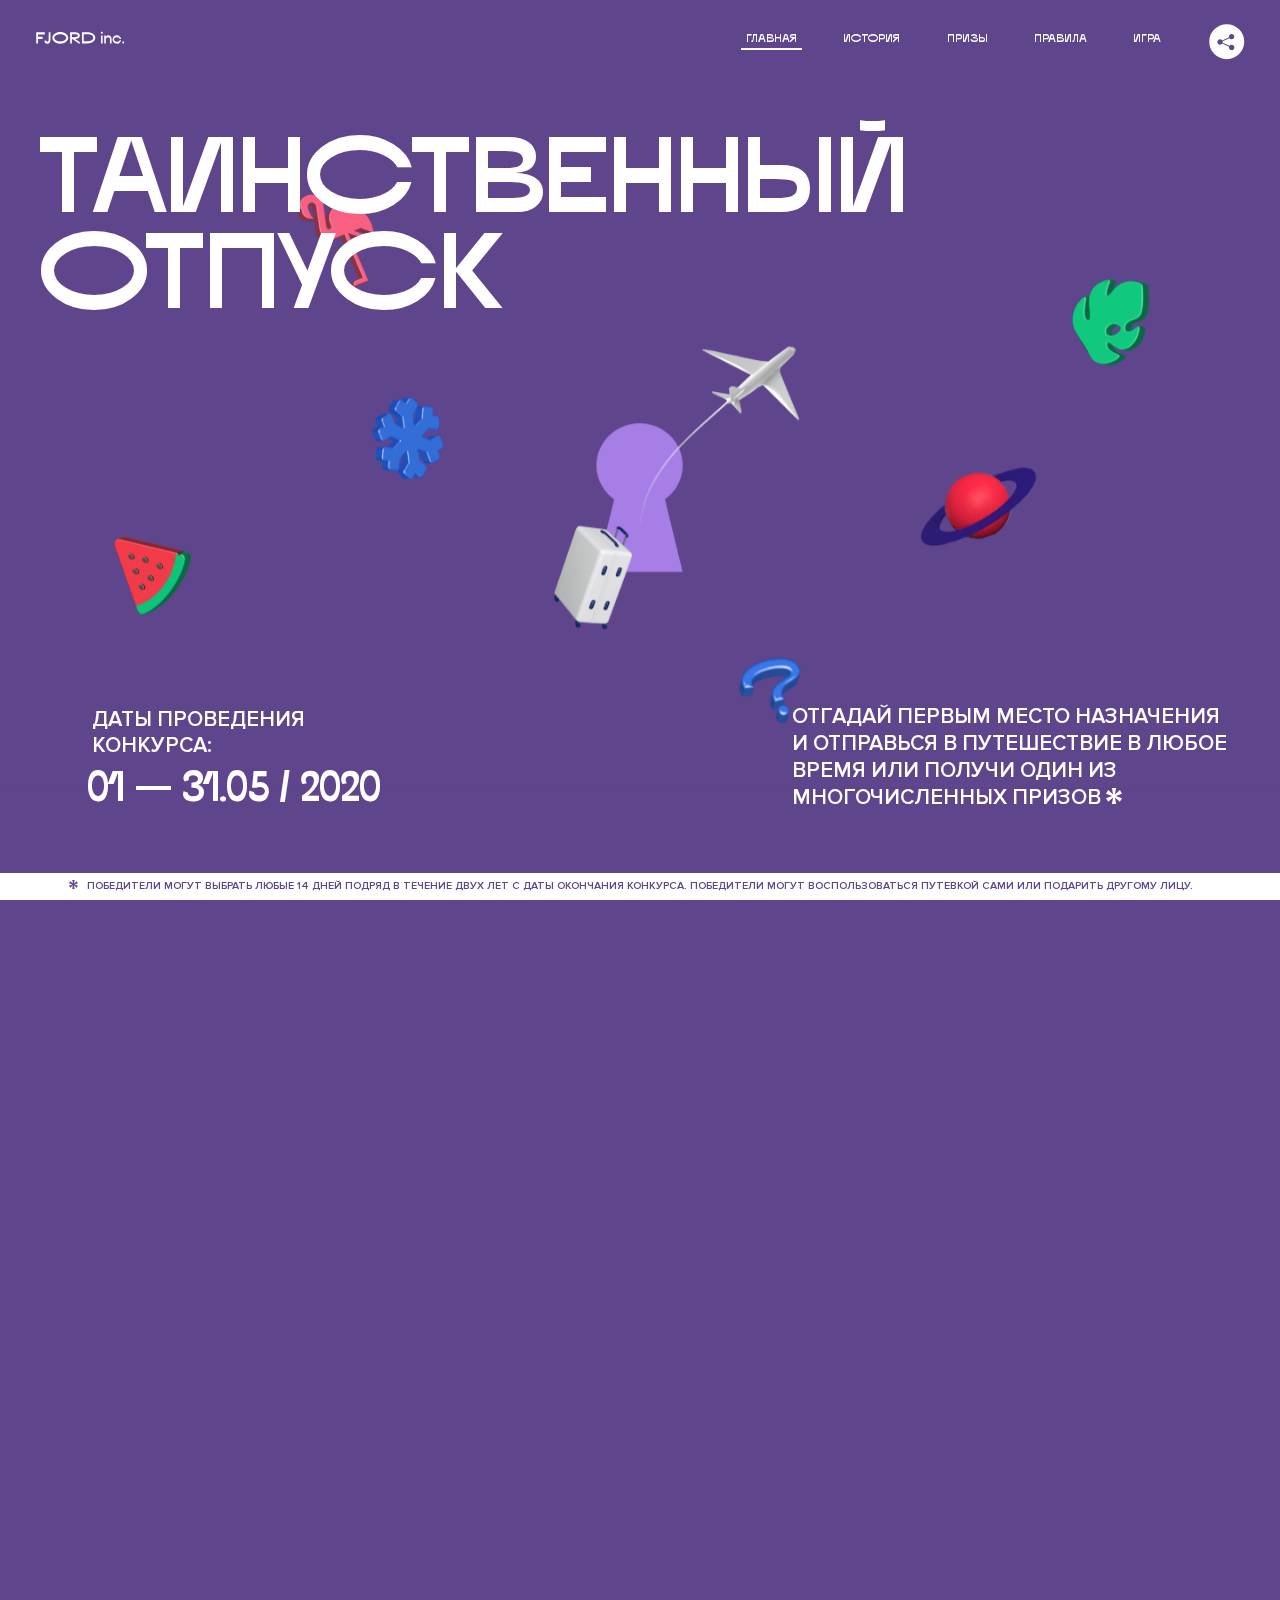
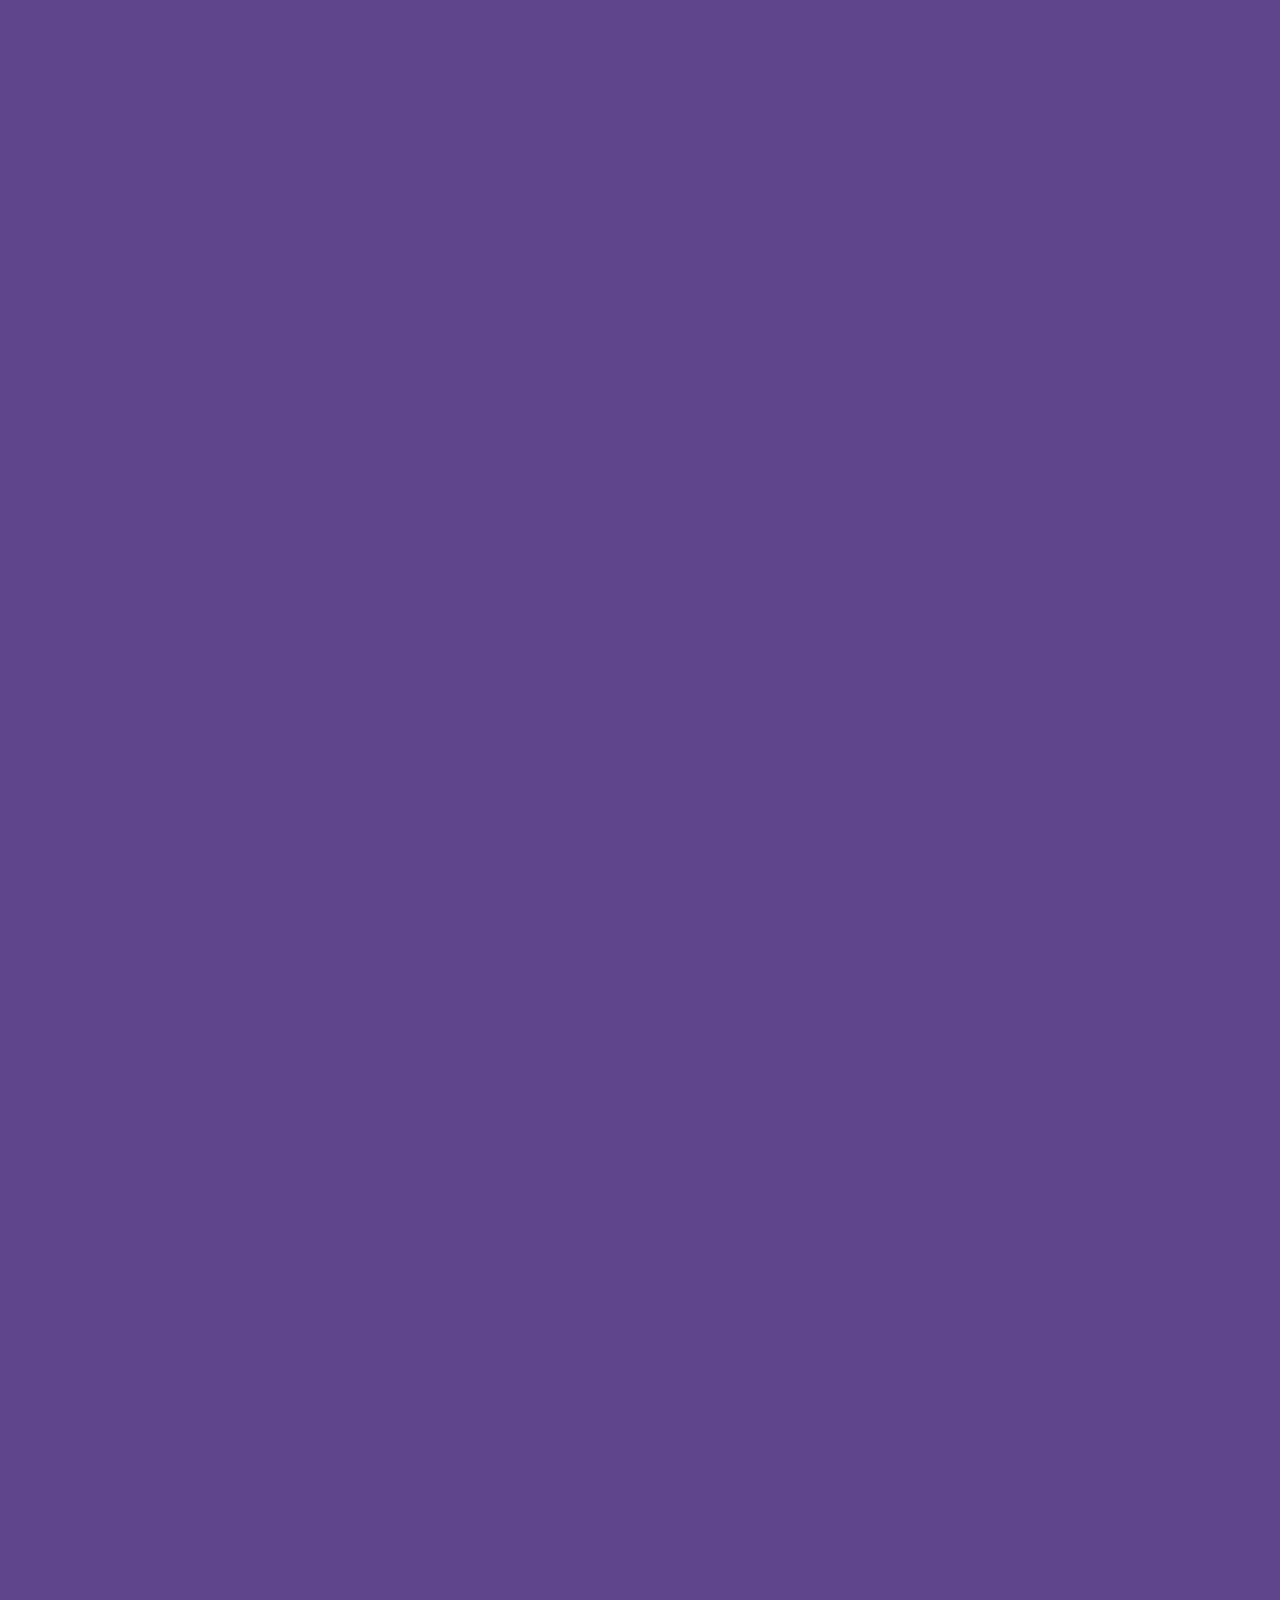
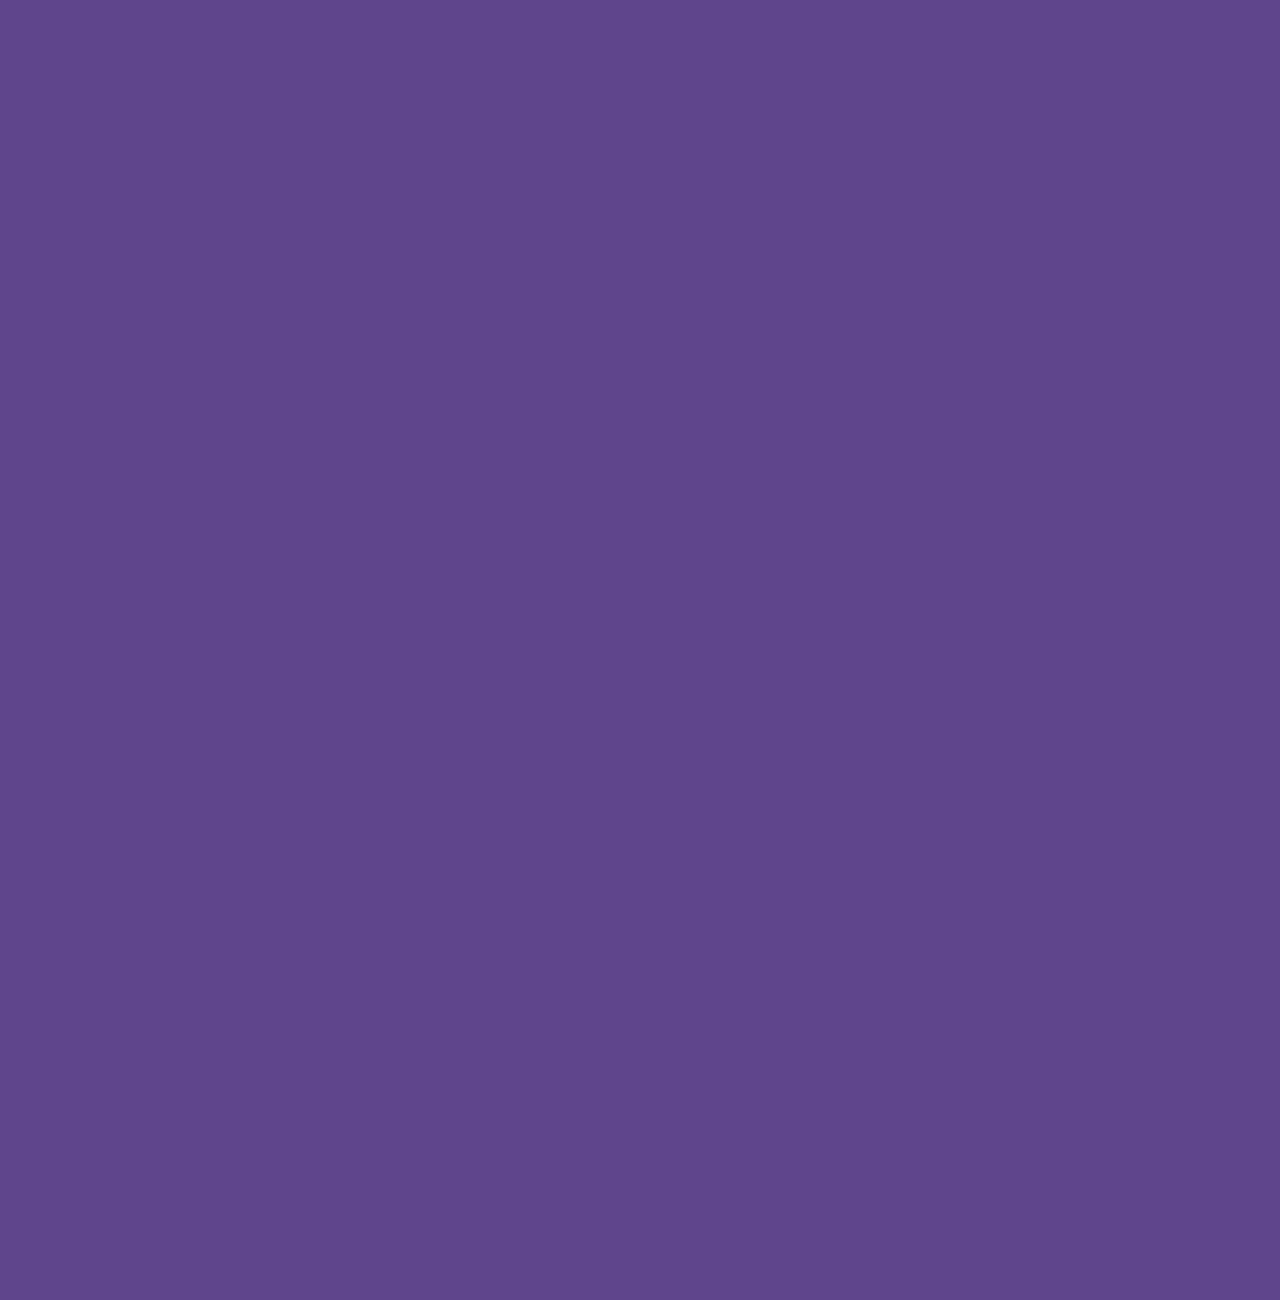
==== commit d57c9380: ":heavy_check_mark: Сборка #1" ====
--- a/1/index.html
+++ b/1/index.html
@@ -7,7 +7,7 @@
   <meta http-equiv="X-UA-Compatible" content="ie=edge">
   <title>Mysterious Vacation</title>
   <link rel="stylesheet" href="css/style.min.css">
-<link href="/css/style.min.css" rel="stylesheet">  <base href="https://htmlacademy-animation.github.io/425685-magic-vacation-1/1/">
+<link href="css/style.min.css" rel="stylesheet">  <base href="https://htmlacademy-animation.github.io/425685-magic-vacation-1/1/">
 </head>
 <body>
 
@@ -463,5 +463,5 @@
 
   </main>
 
-<script src="/js/script.js"></script></body>
+<script src="js/script.js"></script></body>
 </html>
